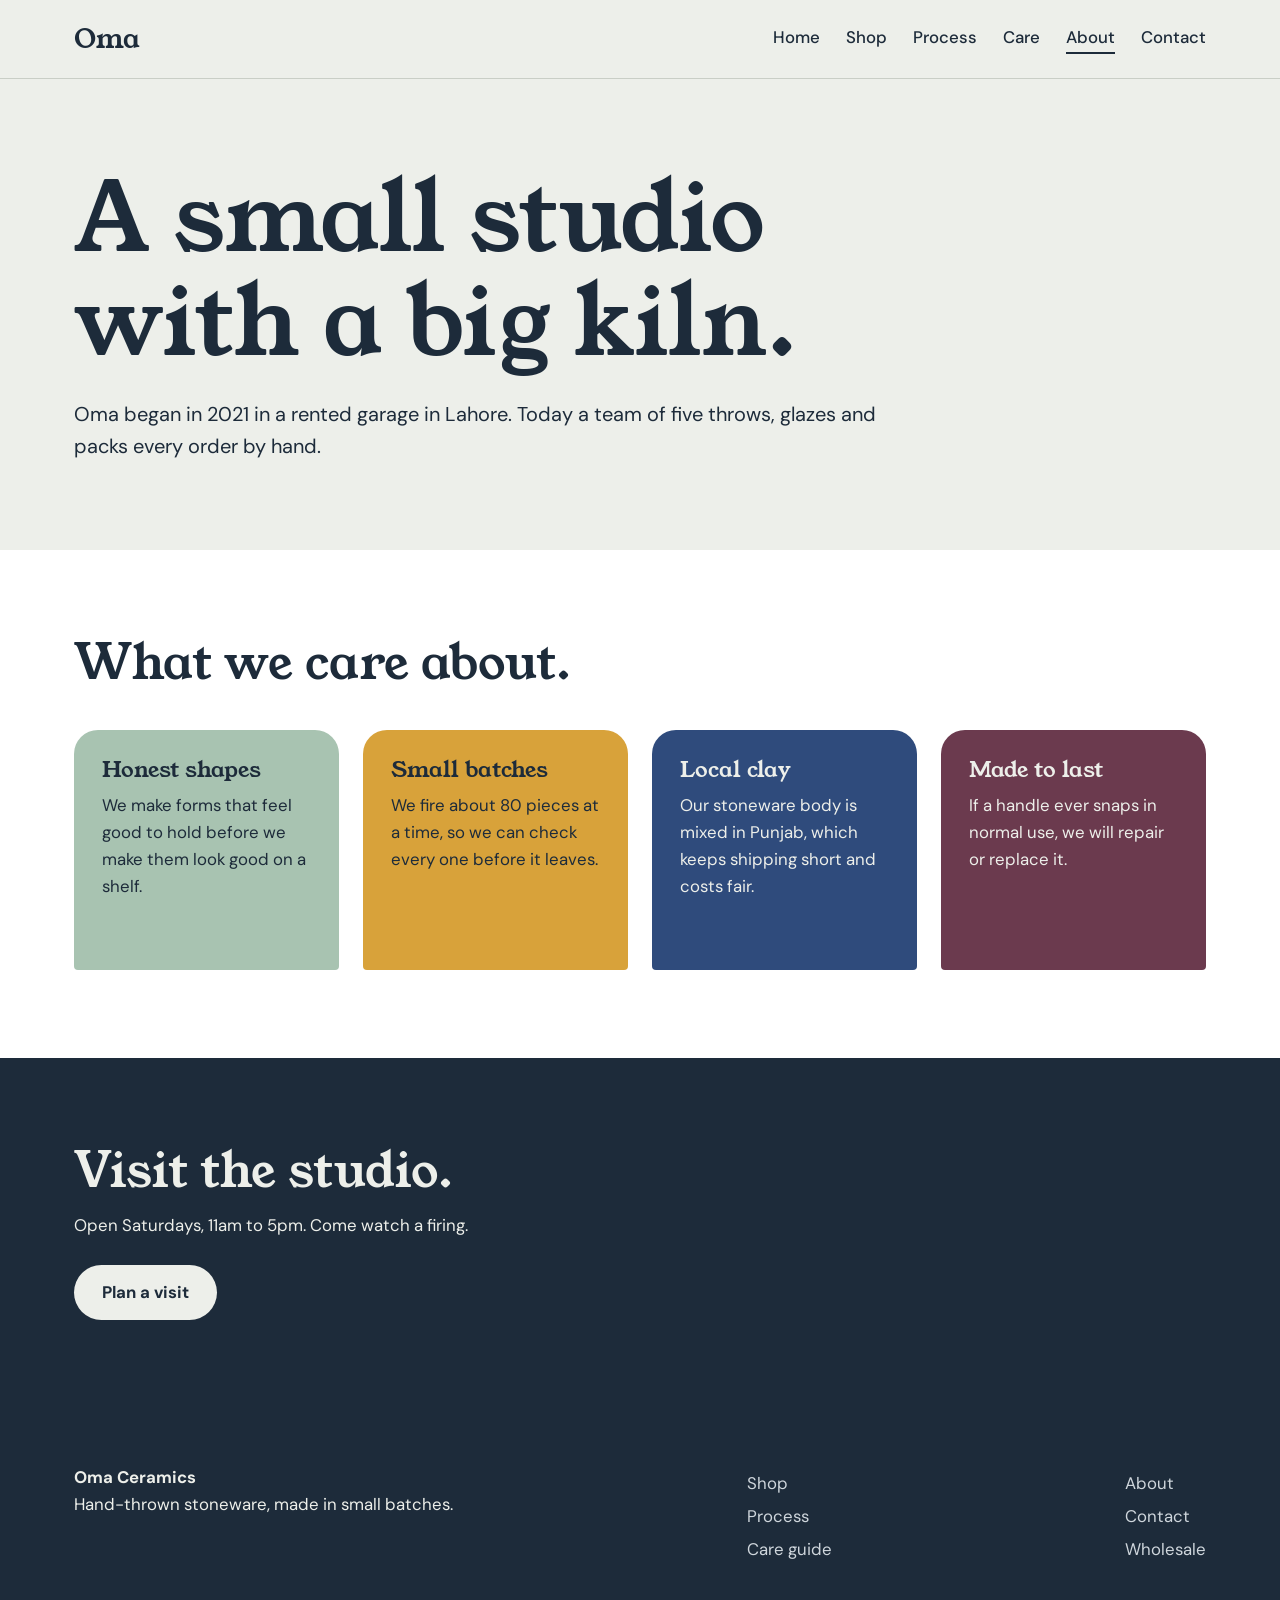
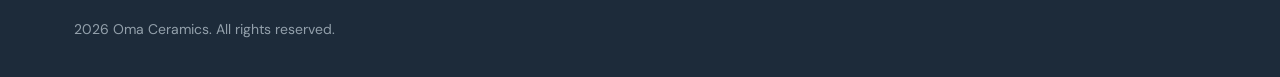
==== about.html @ 85b71c4a "Add files via upload" ====
<!doctype html>
<html lang="en">
  <head>
    <meta charset="utf-8" />
    <meta name="viewport" content="width=device-width,initial-scale=1" />
    <title>About | Oma Ceramics</title>
    <meta
      name="description"
      content="Hand-thrown stoneware mugs, bowls and vases made in small batches."
    />
    <link rel="stylesheet" href="css/base.css" />
    <link rel="stylesheet" href="css/about.css" />
  </head>
  <body>
    <header>
      <div class="wrap">
        <a class="logo" href="index.html">Oma</a>
        <nav>
          <a href="index.html">Home</a><a href="shop.html">Shop</a
          ><a href="process.html">Process</a><a href="care.html">Care</a
          ><a href="about.html" aria-current="page">About</a
          ><a href="contact.html">Contact</a>
        </nav>
      </div>
    </header>
    <main>
      <section class="intro">
        <div class="wrap">
          <h1>A small studio with a big kiln.</h1>
          <p>
            Oma began in 2021 in a rented garage in Lahore. Today a team of five
            throws, glazes and packs every order by hand.
          </p>
        </div>
      </section>
      <section class="vals">
        <div class="wrap">
          <h2>What we care about.</h2>
          <div class="cols">
            <div class="c1">
              <h3>Honest shapes</h3>
              <p>
                We make forms that feel good to hold before we make them look
                good on a shelf.
              </p>
            </div>
            <div class="c2">
              <h3>Small batches</h3>
              <p>
                We fire about 80 pieces at a time, so we can check every one
                before it leaves.
              </p>
            </div>
            <div class="c3">
              <h3>Local clay</h3>
              <p>
                Our stoneware body is mixed in Punjab, which keeps shipping
                short and costs fair.
              </p>
            </div>
            <div class="c4">
              <h3>Made to last</h3>
              <p>
                If a handle ever snaps in normal use, we will repair or replace
                it.
              </p>
            </div>
          </div>
        </div>
      </section>
      <section class="band">
        <div class="wrap">
          <h2>Visit the studio.</h2>
          <p>Open Saturdays, 11am to 5pm. Come watch a firing.</p>
          <a class="btn" href="contact.html">Plan a visit</a>
        </div>
      </section>
    </main>
    <footer>
      <div class="wrap">
        <div>
          <strong>Oma Ceramics</strong><br />Hand-thrown stoneware, made in
          small batches.
        </div>
        <div>
          <a href="shop.html">Shop</a><a href="process.html">Process</a
          ><a href="care.html">Care guide</a>
        </div>
        <div>
          <a href="about.html">About</a><a href="contact.html">Contact</a
          ><a href="contact.html">Wholesale</a>
        </div>
        <small>2026 Oma Ceramics. All rights reserved.</small>
      </div>
    </footer>
  </body>
</html>
---- css/base.css ----
@import url("https://fonts.googleapis.com/css2?family=Young+Serif&family=DM+Sans:wght@400;500;700&display=swap");
:root {
  --paper: #edefea;
  --ink: #1d2b3a;
  --cobalt: #2f4b7c;
  --celadon: #a8c3b1;
  --ochre: #d8a23a;
  --plum: #6b3a4e;
  --line: #c9cec6;
  --serif: "Young Serif", Georgia, serif;
  --sans: "DM Sans", system-ui, sans-serif;
}
* {
  box-sizing: border-box;
  margin: 0;
  padding: 0;
}
body {
  background: var(--paper);
  color: var(--ink);
  font: 400 1.05rem/1.6 var(--sans);
}
a {
  color: inherit;
}
:focus-visible {
  outline: 3px solid var(--cobalt);
  outline-offset: 3px;
}
h1,
h2,
h3 {
  font-family: var(--serif);
  font-weight: 400;
  line-height: 1.08;
}
h1 {
  font-size: clamp(2.8rem, 8vw, 6rem);
}
h2 {
  font-size: clamp(1.9rem, 4vw, 3rem);
}
h3 {
  font-size: 1.4rem;
}
p {
  max-width: 60ch;
}
.wrap {
  max-width: 1180px;
  margin: 0 auto;
  padding: 0 24px;
}
section {
  padding: 88px 0;
}
header {
  border-bottom: 1px solid var(--line);
}
header .wrap {
  display: flex;
  justify-content: space-between;
  align-items: center;
  padding-top: 20px;
  padding-bottom: 20px;
  flex-wrap: wrap;
  gap: 12px;
}
.logo {
  font: 1.7rem var(--serif);
  text-decoration: none;
}
nav {
  display: flex;
  gap: 26px;
  flex-wrap: wrap;
}
nav a {
  text-decoration: none;
  font-weight: 500;
  padding-bottom: 2px;
  border-bottom: 2px solid transparent;
}
nav a:hover,
nav a[aria-current] {
  border-color: var(--ink);
}
.btn {
  display: inline-block;
  background: var(--ink);
  color: var(--paper);
  padding: 14px 28px;
  border-radius: 999px;
  text-decoration: none;
  font-weight: 700;
}
.btn.alt {
  background: transparent;
  color: var(--ink);
  border: 2px solid var(--ink);
  padding: 12px 26px;
}
footer {
  background: var(--ink);
  color: var(--paper);
  padding: 56px 0 36px;
}
footer .wrap {
  display: flex;
  justify-content: space-between;
  gap: 32px;
  flex-wrap: wrap;
}
footer a {
  display: block;
  color: #cfd6dc;
  text-decoration: none;
  margin-top: 6px;
}
footer small {
  display: block;
  width: 100%;
  margin-top: 24px;
  color: #93a0ab;
}
/* vessels drawn in css */
.vessel {
  position: relative;
  display: block;
  margin: 0 auto;
}
.mug {
  width: 130px;
  height: 150px;
  border-radius: 10px 10px 44px 44px;
}
.mug::after {
  content: "";
  position: absolute;
  right: -34px;
  top: 28px;
  width: 48px;
  height: 70px;
  border: 14px solid;
  border-color: inherit;
  border-radius: 0 50px 50px 0;
  border-left: 0;
}
.bowl {
  width: 190px;
  height: 95px;
  border-radius: 0 0 190px 190px;
}
.vase {
  width: 110px;
  height: 210px;
  border-radius: 30px 30px 55px 55px/60px 60px 55px 55px;
  clip-path: polygon(
    32% 0,
    68% 0,
    70% 22%,
    100% 48%,
    96% 100%,
    4% 100%,
    0 48%,
    30% 22%
  );
}
.plate {
  width: 230px;
  height: 34px;
  border-radius: 50%;
}
.pitcher {
  width: 120px;
  height: 170px;
  border-radius: 12px 12px 40px 40px;
}
.cup {
  width: 100px;
  height: 90px;
  border-radius: 6px 6px 40px 40px;
}
.g-cobalt {
  background: radial-gradient(
    circle at 30% 25%,
    #5c7db5,
    var(--cobalt) 60%,
    #1b2f52
  );
  border-color: var(--cobalt);
}
.g-celadon {
  background: radial-gradient(
    circle at 30% 25%,
    #d5e6da,
    var(--celadon) 60%,
    #7e9d8b
  );
  border-color: var(--celadon);
}
.g-ochre {
  background: radial-gradient(
    circle at 30% 25%,
    #f0c870,
    var(--ochre) 60%,
    #a8771c
  );
  border-color: var(--ochre);
}
.g-plum {
  background: radial-gradient(
    circle at 30% 25%,
    #9a6279,
    var(--plum) 60%,
    #40202e
  );
  border-color: var(--plum);
}
.shelf {
  display: flex;
  align-items: flex-end;
  justify-content: space-around;
  gap: 20px;
  border-bottom: 10px solid var(--ink);
  padding: 0 20px 0;
  min-height: 260px;
}
.shelf .vessel {
  margin: 0;
}
@media (max-width: 700px) {
  section {
    padding: 56px 0;
  }
  .shelf {
    flex-wrap: wrap;
    justify-content: center;
  }
}
---- css/about.css ----
.intro p {
  margin-top: 24px;
  font-size: 1.25rem;
}
.intro h1 {
  max-width: 14ch;
}
.vals {
  background: #fff;
}
.cols {
  display: grid;
  grid-template-columns: repeat(auto-fit, minmax(240px, 1fr));
  gap: 24px;
  margin-top: 40px;
}
.cols div {
  padding: 28px;
  border-radius: 24px 24px 4px 4px;
  min-height: 240px;
}
.cols p {
  margin-top: 10px;
}
.c1 {
  background: var(--celadon);
}
.c2 {
  background: var(--ochre);
}
.c3 {
  background: var(--cobalt);
  color: var(--paper);
}
.c4 {
  background: var(--plum);
  color: var(--paper);
}
.band {
  background: var(--ink);
  color: var(--paper);
}
.band p {
  margin: 14px 0 26px;
}
.band .btn {
  background: var(--paper);
  color: var(--ink);
}
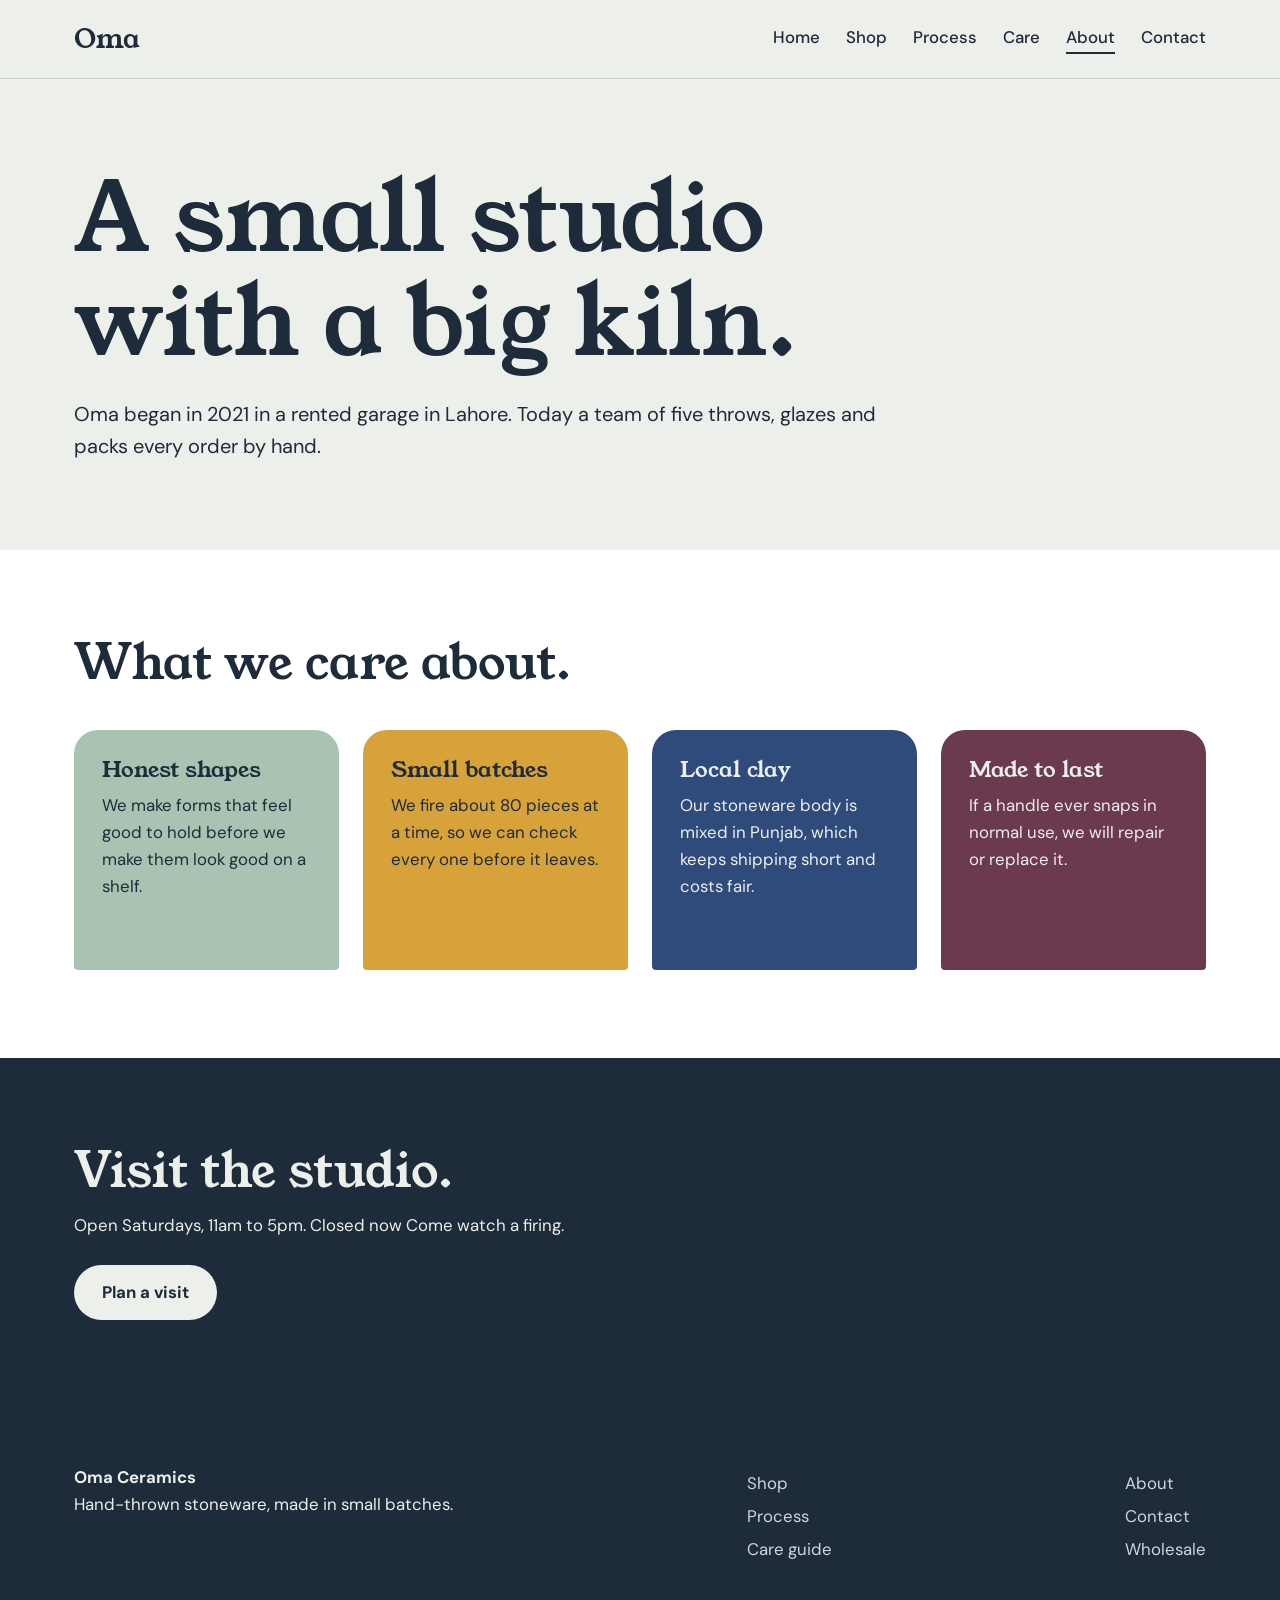
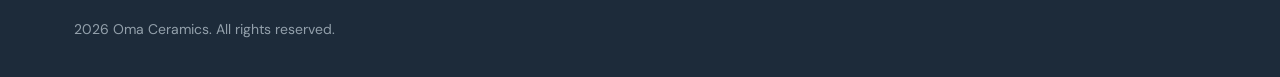
==== commit 8d1abbe6: "adding updated html files" ====
--- a/about.html
+++ b/about.html
@@ -10,6 +10,7 @@
     />
     <link rel="stylesheet" href="css/base.css" />
     <link rel="stylesheet" href="css/about.css" />
+    <script src="js/about.js" defer></script>
   </head>
   <body>
     <header>
@@ -71,7 +72,10 @@
       <section class="band">
         <div class="wrap">
           <h2>Visit the studio.</h2>
-          <p>Open Saturdays, 11am to 5pm. Come watch a firing.</p>
+          <p>
+            Open Saturdays, 11am to 5pm.
+            <span class="status" data-studio-status></span> Come watch a firing.
+          </p>
           <a class="btn" href="contact.html">Plan a visit</a>
         </div>
       </section>
